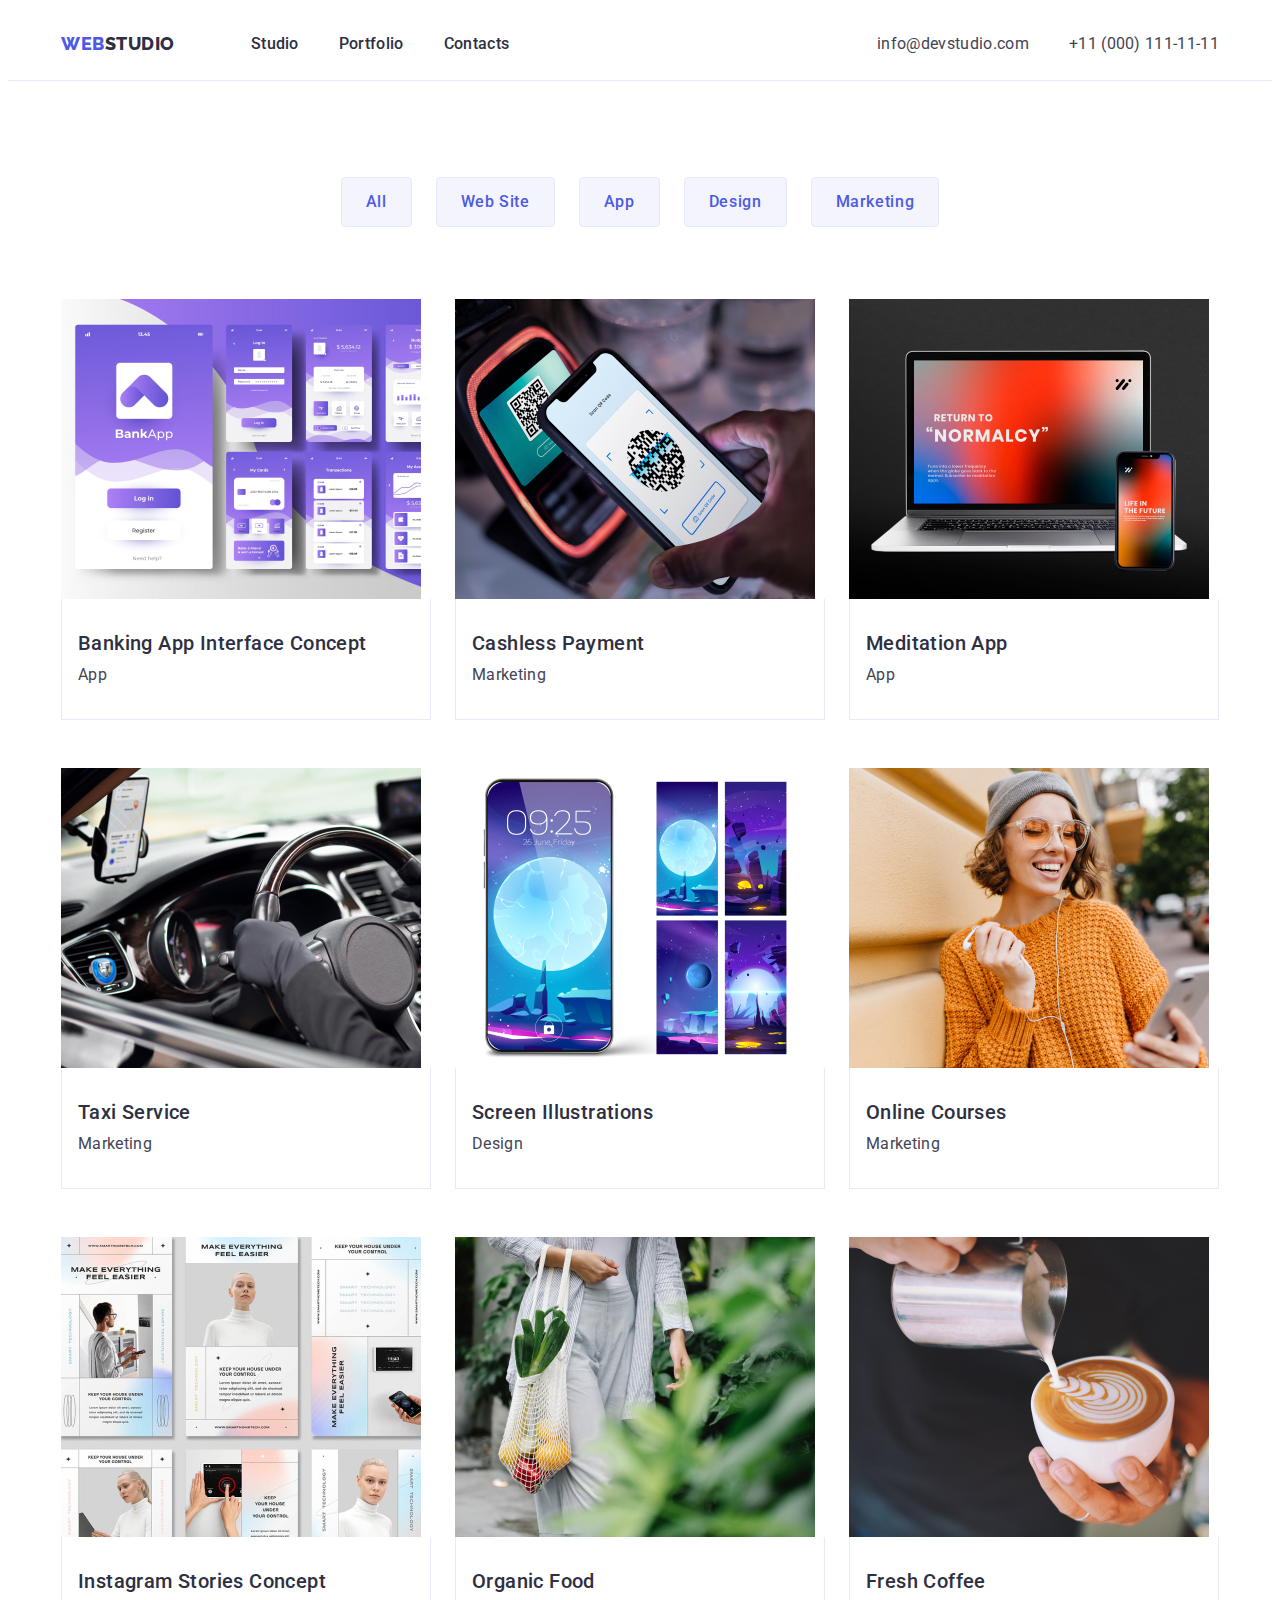
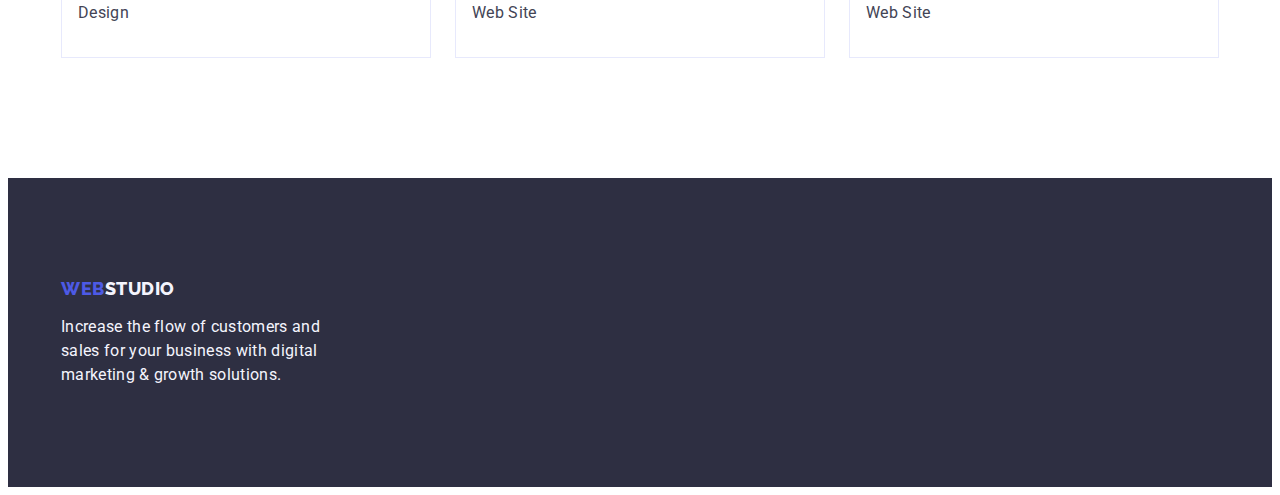
==== portfolio.html @ e0d9a95b "Initial commit" ====
<!DOCTYPE html>
<html lang="en">
<head>
    <meta charset="UTF-8">
    <meta http-equiv="X-UA-Compatible" content="IE=edge">
    <meta name="viewport" content="width=device-width, initial-scale=1.0">
    <title>Portfolio</title>
    <link rel="stylesheet" href="https://cdnjs.cloudflare.com/ajax/libs/modern-normalize/2.0.0/modern-normalize.min.css" integrity="sha512-4xo8blKMVCiXpTaLzQSLSw3KFOVPWhm/TRtuPVc4WG6kUgjH6J03IBuG7JZPkcWMxJ5huwaBpOpnwYElP/m6wg==" crossorigin="anonymous" referrerpolicy="no-referrer" />
    <link rel="stylesheet" href="./css/styles.css">
    <link rel="preconnect" href="https://fonts.googleapis.com">
    <link rel="preconnect" href="https://fonts.gstatic.com" crossorigin>
    <link href="https://fonts.googleapis.com/css2?family=Raleway:wght@800&family=Roboto:wght@400;500;700;900&display=swap" rel="stylesheet">
</head>
<body>
   
    <header class="header">
        <div class="container header-container">
            <nav class="header-nav nav-container">
                <a href="./index.html" class="header-logo  link">Web<span class="logo-color">Studio</span></a>
                <ul class="header-list list">
                    <li class="header-item"><a href="./index.html" class="header-link link">Studio</a></li>
                    <li class="header-item"><a href="./portfolio.html" class="header-link link">Portfolio</a></li>
                    <li class="header-item"><a href="" class="header-link link">Contacts</a></li>
                </ul>
            </nav>

            <address class="header-address">
            <ul class="header-address-list list">
                <li><a href="mailto:info@devstudio.com" class="header-address-item  link">info@devstudio.com</a></li>
                <li><a href="tel:+110001111111"  class="header-address-item  link">+11 (000) 111-11-11</a></li>
            </ul>
            </address>
        </div>
    </header>

    <main>

        <section class="portfolio">
            <div class="container">
                <h1 hidden class="filter-title">h1 hidden</h1>
                <ul class="filter-list list">
                    <li class="filter-item"><button type="button" class="filter-link">All</button></li>
                    <li class="filter-item"><button type="button" class="filter-link">Web Site</button></li>
                    <li class="filter-item"><button type="button" class="filter-link">App</button></li>
                    <li class="filter-item"><button type="button" class="filter-link">Design</button></li>
                    <li class="filter-item"><button type="button" class="filter-link">Marketing</button></li>
                </ul>

                <ul class="portfolio-list list">
                <li class="portfolio-item">
                    <a href="" class="link">
                        <img src="./images/project-1.jpg" alt="Project 1" width="360" height="300">
                        <div class="portfolio-content">
                            <h2 class="portfolio-title">Banking App Interface Concept</h2>
                            <p class="portfolio-subtitle">App</p>
                        </div>
                    </a>
                </li>
                <li class="portfolio-item">
                    <a href="" class="link">
                        <img src="./images/project-2.jpg" alt="Project 2" width="360" height="300">
                        <div class="portfolio-content">
                            <h2 class="portfolio-title">Cashless Payment</h2>
                            <p class="portfolio-subtitle">Marketing</p>
                        </div>
                    </a>
                </li>
                <li class="portfolio-item">
                    <a href="" class="link">
                        <img src="./images/project-3.jpg" alt="Project 3" width="360" height="300">
                        <div class="portfolio-content">
                            <h2 class="portfolio-title">Meditation App</h2>
                            <p class="portfolio-subtitle">App</p>
                        </div>
                    </a>
                </li>
                <li class="portfolio-item">
                    <a href="" class="link">
                        <img src="./images/project-4.jpg" alt="Project 4" width="360" height="300">
                        <div class="portfolio-content">
                            <h2 class="portfolio-title">Taxi Service</h2>
                            <p class="portfolio-subtitle">Marketing</p>
                        </div>
                    </a>
                </li>
                <li class="portfolio-item">
                    <a href="" class="link">
                        <img src="./images/project-5.jpg" alt="Project 5" width="360" height="300">
                        <div class="portfolio-content">
                            <h2 class="portfolio-title">Screen Illustrations</h2>
                            <p class="portfolio-subtitle">Design</p>
                        </div>
                    </a>
                </li>
                <li class="portfolio-item">
                    <a href="" class="link">
                        <img src="./images/project-6.jpg" alt="Project 6" width="360" height="300">
                        <div class="portfolio-content">
                            <h2 class="portfolio-title">Online Courses</h2>
                            <p class="portfolio-subtitle">Marketing</p>
                        </div>
                    </a>
                </li>
                <li class="portfolio-item">
                    <a href="" class="link">
                        <img src="./images/project-7.jpg" alt="Project 7" width="360" height="300">
                        <div class="portfolio-content">
                            <h2 class="portfolio-title">Instagram Stories Concept</h2>
                            <p class="portfolio-subtitle">Design</p>
                        </div>
                    </a>
                </li>
                <li class="portfolio-item">
                    <a href="" class="link">
                        <img src="./images/project-8.jpg" alt="Project 8" width="360" height="300">
                        <div class="portfolio-content">
                            <h2 class="portfolio-title">Organic Food</h2>
                            <p class="portfolio-subtitle">Web Site</p>
                        </div>
                    </a>
                </li>
                <li class="portfolio-item">
                    <a href="" class="link">
                        <img src="./images/project-9.jpg" alt="Project 9" width="360" height="300">
                        <div class="portfolio-content">
                            <h2 class="portfolio-title">Fresh Coffee</h2>
                            <p class="portfolio-subtitle">Web Site</p>
                        </div>
                    </a>
                </li>
                </ul>
            </div>
        </section>

    </main>

    <footer class="footer">
        <div class="container">
            <a href="./index.html" class="footer-logo link">Web<span class="footer-color">Studio</span></a>
            <p class="footer-text">Increase the flow of customers and sales for your business with digital marketing & growth
            solutions.</p>
        </div>
    </footer>
 
</body>
</html>
---- css/styles.css ----
:root {
    --navy-blue: #2E2F42;
    --slate: #434455;
    --cloud: #F4F4FD;
    --white: #ffffff;
    --iris: #4D5AE5;
    --ocean: #404BBF;
}

body {
    font-family: 'Roboto', sans-serif;
    background: #ffffff;
    color: var(--slate);
}

p,
h1,
h2,
h3,
h4,
h5,
h6 {
    margin: 0;
}

ul,
ol {
    margin: 0;
    padding: 0;
}

img {
    display: block;
}

.container {
    width: 1158px;
    padding-left: 15px;
    padding-right: 15px;
    margin: 0 auto;
}

.list {
    list-style: none;
    margin: 0;
    padding: 0;
}

.link {
    text-decoration: none;
    font-style: normal;
}

/* HEADER */

.header {
    border-bottom: 1px solid #E7E9FC;
}

.header-address {
    font-style: normal;
    margin-left: auto;
}

.header-link {
    display: block;
    font-style: normal;
    font-weight: 500;
    font-size: 16px;
    line-height: 1.5;
    letter-spacing: 0.02em;
    color: var(--navy-blue);
    padding-top: 24px;
    padding-bottom: 24px;
}

.logo-color {
    color: var(--navy-blue);
}

.header-link:hover,
.header-link:focus {
    color: var(--ocean);
}

.header-address-list {
    display: flex;
    gap: 40px;
}

.header-list {
    display: flex;
    gap: 40px;
}

.header-container {
    display: flex;
}

.nav-container {
    display: flex;
    align-items: center;
}


.header-address-item {
    display: block;
    font-style: normal;
    font-weight: 400;
    font-size: 16px;
    line-height: 1.5;
    letter-spacing: 0.02em;
    color: var(--slate);
    padding-top: 24px;
    padding-bottom: 24px;
}

.header-address-item:hover,
.header-address-item:focus {
    color: var(--ocean);
}


.header-logo {
    display: inline-block;
    font-family: 'Raleway', sans-serif;
    font-style: normal;
    font-weight: 800;
    font-size: 18px;
    line-height: 1.17;
    letter-spacing: 0.03em;
    text-transform: uppercase;
    color: var(--iris);
    margin-right: 76px;
}

/* HERO */

.hero {
    background: var(--navy-blue);
    padding-top: 188px;
    padding-bottom: 188px;
}

.hero-title {
    max-width: 496px;
    font-size: 56px;
    line-height: 1.07;
    text-align: center;
    letter-spacing: 0.02em;
    color: var(--white);
    margin-left: auto;
    margin-right: auto;
    margin-bottom: 48px;
}

.hero-btn {
    display: block;
    font-family: inherit;
    font-weight: 500;
    font-size: 16px;
    line-height: 1.5;
    letter-spacing: 0.04em;
    color: var(--white);
    background-color: var(--iris);
    cursor: pointer;
    min-width: 169px;
    height: 56px;
    border: none;
    border-radius: 4px;
    margin: 0 auto;
}

.hero-btn:hover,
.hero-btn:focus {
    color: var(--white);
    background-color: var(--ocean);

}

/* ADVANTAGES */

.advantages-list {
    display: flex;
    gap: 24px;
}

.advantages {
    padding-top: 120px;
    padding-bottom: 120px;
}

.visually-hidden {
    position: absolute;
    width: 1px;
    height: 1px;
    margin: -1px;
    border: 0;
    padding: 0;
    white-space: nowrap;
    clip-path: inset(100%);
    clip: rect(0 0 0 0);
    overflow: hidden;
}

.advantages-title {
    font-weight: 500;
    font-size: 20px;
    line-height: 1.2;
    letter-spacing: 0.02em;
    color: var(--navy-blue);
    margin-bottom: 8px;
}

.advantages-description {
    font-size: 16px;
    line-height: 24px;
    letter-spacing: 0.02em;
    color: var(--slate);
}

.advantages-item {
    width: calc((100% - 72px) / 4)
}

/* PROJECTS */

.projects {
    padding-bottom: 120px;
}

.projects-list {
    display: flex;
    gap: 24px;
}

.projects-title {
    font-size: 36px;
    line-height: 1.11;
    letter-spacing: 0.02em;
    text-align: center;
    text-transform: capitalize;
    color: var(--navy-blue);
    margin-bottom: 72px;
}

.projects-item {
    width: calc((100% - 48px) / 3)
}

/* TEAM */

.team {
    background-color: var(--cloud);
    padding-bottom: 120px;
    padding-top: 120px;
}

.team-list {
    display: flex;
    gap: 24px;
}

.team-item {
    background-color: var(--white);
    border-radius: 0px 0px 4px 4px;
    box-shadow: 0px 1px 6px rgba(46, 47, 66, 0.08), 0px 1px 1px rgba(46, 47, 66, 0.16), 0px 2px 1px rgba(46, 47, 66, 0.08);
    width: calc((100% - 72px) / 4)
}

.team-content {
    padding: 32px 16px;
}

.team-title {
    font-size: 36px;
    line-height: 1.11;
    letter-spacing: 0.02em;
    text-align: center;
    text-transform: capitalize;
    color: var(--navy-blue);
    margin-bottom: 72px;
}

.team-name {
    font-weight: 500;
    font-size: 20px;
    line-height: 1.2;
    letter-spacing: 0.02em;
    color: var(--navy-blue);
    margin-bottom: 8px;
    text-align: center;
}

.team-position {
    font-size: 16px;
    line-height: 1.5;
    letter-spacing: 0.02em;
    color: var(--slate);
    text-align: center;
}

/* FOOTER */

.footer {
    background-color: var(--navy-blue);
    padding-top: 100px;
    padding-bottom: 100px;
}

.footer-logo {
    display: inline-block;
    font-family: 'Raleway', sans-serif;
    font-style: normal;
    font-weight: 800;
    font-size: 18px;
    line-height: 1.17;
    letter-spacing: 0.03em;
    text-transform: uppercase;
    color: var(--iris);
    margin-bottom: 16px
}

.footer-color {
    color: var(--cloud);
}

.footer-text {
    max-width: 264px;
    font-size: 16px;
    line-height: 1.5;
    letter-spacing: 0.02em;
    color: var(--cloud);
}

/* PORTFOLIO */

.portfolio {
    padding-top: 96px;
    padding-bottom: 120px;
}

.filter-link {
    font-family: "Roboto", sans-serif;
    font-style: normal;
    font-weight: 500;
    font-size: 16px;
    line-height: 1.5;
    letter-spacing: 0.04em;
    color: var(--iris);
    background-color: var(--cloud);
    cursor: pointer;
    padding: 12px 24px;
    border: 1px solid #E7E9FC;
    border-radius: 4px;
}

.filter-link:hover,
.filter-link:focus {
    color: var(--white);
    background-color: var(--ocean);
    border: 1px solid transparent;
}

.portfolio-title {
    font-weight: 500;
    font-size: 20px;
    line-height: 1.2;
    letter-spacing: 0.02em;
    color: var(--navy-blue);
    margin-bottom: 8px
}

.portfolio-subtitle {
    font-size: 16px;
    line-height: 1.5;
    letter-spacing: 0.02em;
    color: var(--slate);
}

.filter-list {
    display: flex;
    justify-content: center;
    gap: 24px;
    margin-bottom: 72px;
}

.portfolio-item {
    background: var(--white);
    width: calc((100% - 48px) / 3)

}

.portfolio-list {
    display: flex;
    column-gap: 24px;
    row-gap: 48px;
    flex-wrap: wrap;
}

.portfolio-content {
    padding: 32px 16px;
    border: 1px solid #e7e9fc;
    border-top: none; 
}
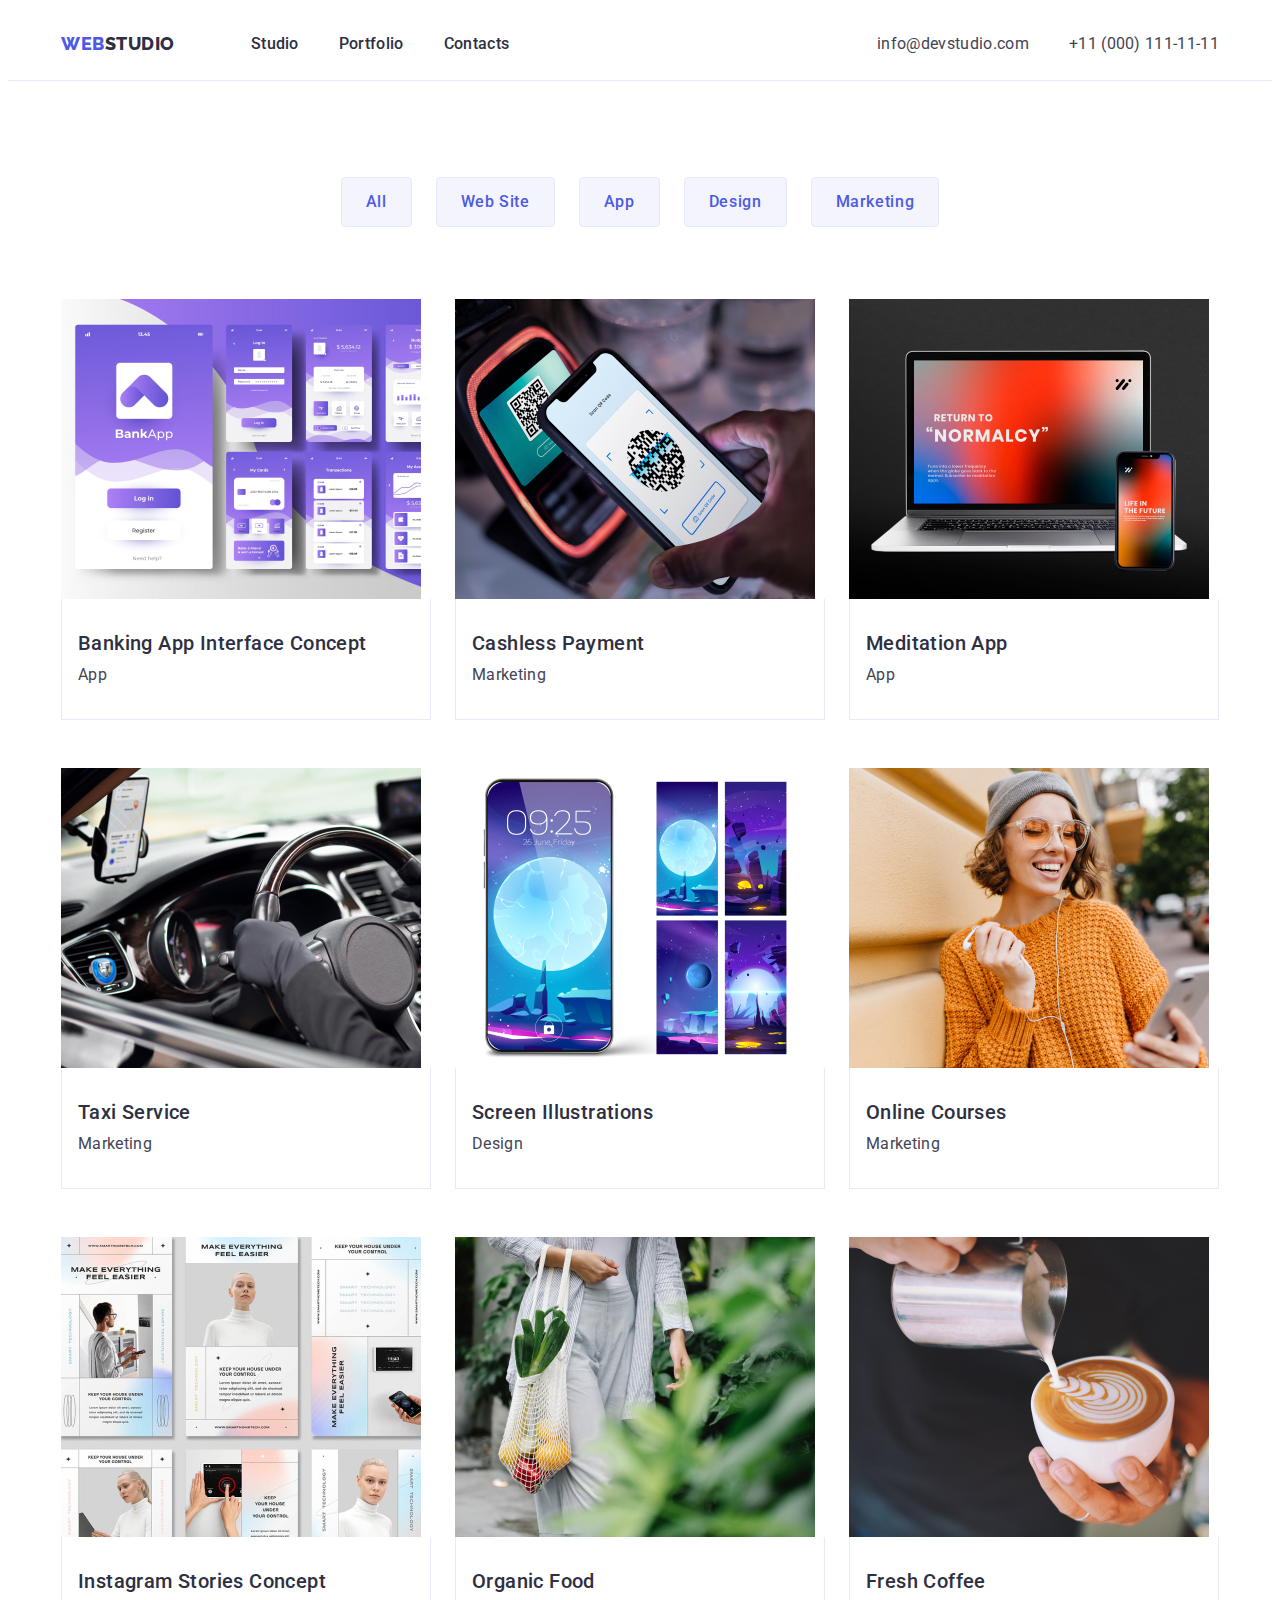
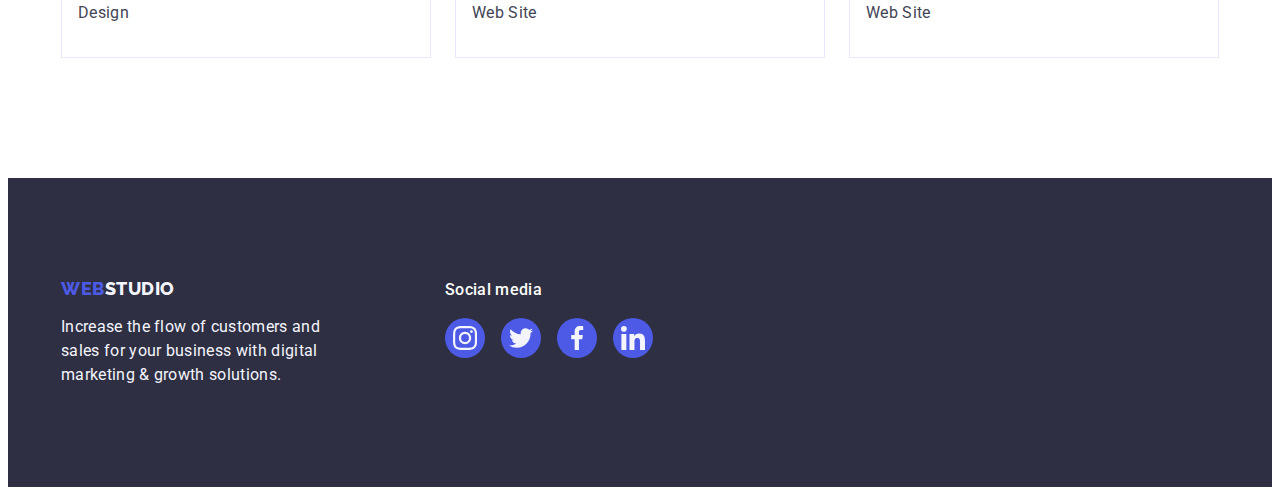
==== commit f53d4651: "Edit-4" ====
--- a/portfolio.html
+++ b/portfolio.html
@@ -134,11 +134,50 @@
 
     </main>
 
+
     <footer class="footer">
-        <div class="container">
-            <a href="./index.html" class="footer-logo link">Web<span class="footer-color">Studio</span></a>
-            <p class="footer-text">Increase the flow of customers and sales for your business with digital marketing & growth
-            solutions.</p>
+        <div class="container footer-container">
+    
+            <div class="footer-column-1">
+                <a href="./index.html" class="footer-logo link">Web<span class="footer-color">Studio</span></a>
+                <p class="footer-text">Increase the flow of customers and sales for your business with digital marketing &
+                    growth solutions.</p>
+            </div>
+    
+            <div class="footer-column-2">
+                <p class="title-col-2">Social media</p>
+                <ul class="footer-social-list list">
+                    <li class="footer-social-item">
+                        <a href="" class="footer-social-link link" target="_blank">
+                            <svg class="footer-social-icon" width="24" height="24">
+                                <use href="./images/icons.svg#icon-instagram">
+                                </use>
+                            </svg>
+                        </a>
+                    </li>
+                    <li class="footer-social-item">
+                        <a href="" class="footer-social-link link target=" _blank">
+                            <svg class="footer-social-icon" width="24" height="24">
+                                <use href="./images/icons.svg#icon-twitter"></use>
+                            </svg>
+                        </a>
+                    </li>
+                    <li class="footer-social-item">
+                        <a href="" class="footer-social-link link target=" _blank">
+                            <svg class="footer-social-icon" width="24" height="24">
+                                <use href="./images/icons.svg#icon-facebook"></use>
+                            </svg>
+                        </a>
+                    </li>
+                    <li class="footer-social-item">
+                        <a href="" class="footer-social-link link target=" _blank">
+                            <svg class="footer-social-icon" width="24" height="24">
+                                <use href="./images/icons.svg#icon-linkedin"></use>
+                            </svg>
+                        </a>
+                    </li>
+                </ul>
+            </div>
         </div>
     </footer>
  
--- a/css/styles.css
+++ b/css/styles.css
@@ -140,6 +140,10 @@
     background: var(--navy-blue);
     padding-top: 188px;
     padding-bottom: 188px;
+    background-image: linear-gradient(rgba(46, 47, 66, 0.7), rgba(46, 47, 66, 0.7)), url(../images/people-office\ 1.jpg);
+    background-repeat: no-repeat;
+    background-position: center;
+    background-size: cover;
 }
 
 .hero-title {
@@ -223,6 +227,19 @@
     width: calc((100% - 72px) / 4)
 }
 
+.advantages-box {
+    display: flex;
+    background-color: var(--cloud);
+    min-height: 112px;
+    border-radius: 4px;
+    margin-bottom: 8px;
+    display: flex;
+    align-items: center;
+    justify-content: center;
+}
+
+
+
 /* PROJECTS */
 
 .projects {
@@ -300,7 +317,88 @@
     text-align: center;
 }
 
+.team-social {
+    margin-top: 8px;
+}
+
+.team-social-item {
+    width: 40px;
+    height: 40px;
+}
+
+.team-social-list {
+    display: flex;
+    justify-content: center;
+    gap: 24px;
+}
+
+.social-link {
+    width: 100%;
+    height: 100%;
+    background-color: var(--iris);
+    border-radius: 50%;
+    display: flex;
+    align-items: center;
+    justify-content: center;
+}
+
+.social-link:hover,
+.social-link:focus {
+    background-color: var(--ocean);
+}
+
+.social-icon {
+    fill: var(--cloud);
+}
+
+
+
 /* FOOTER */
+
+.footer-container {
+    display: flex;
+    gap: 120px;
+}
+
+.footer-column-1 {
+    max-width: 264px;
+}
+
+.footer-column-2 {
+    max-width: 208px;
+}
+
+.footer-social-list {
+    display: flex;
+    justify-content: center;
+    gap: 16px;
+    margin-top: 16px;
+}
+
+.footer-social-item {
+    width: 40px;
+    height: 40px;
+}
+
+.footer-social {
+    fill: var(--cloud);
+}
+
+.footer-social-link {
+    width: 100%;
+    height: 100%;
+    background-color: var(--iris);
+    border-radius: 50%;
+    display: flex;
+    align-items: center;
+    justify-content: center;
+}
+
+.footer-social-link:hover,
+.footer-social-link:focus {
+    background-color: #31D0AA;
+}
+
 
 .footer {
     background-color: var(--navy-blue);
@@ -325,8 +423,15 @@
     color: var(--cloud);
 }
 
+.title-col-2 {
+    font-weight: 500;
+    font-size: 16px;
+    line-height: 1.5;
+    letter-spacing: 0.02em;
+    color: var(--white);
+}
+
 .footer-text {
-    max-width: 264px;
     font-size: 16px;
     line-height: 1.5;
     letter-spacing: 0.02em;
@@ -388,7 +493,6 @@
 .portfolio-item {
     background: var(--white);
     width: calc((100% - 48px) / 3)
-
 }
 
 .portfolio-list {
@@ -401,5 +505,59 @@
 .portfolio-content {
     padding: 32px 16px;
     border: 1px solid #e7e9fc;
-    border-top: none; 
+    border-top: none;
+}
+
+.portfolio-content:hover {
+    border: 1px solid #f4f4f9;
+    border-top: none;
+    box-shadow: 0px 1px 6px rgba(46, 47, 66, 0.08), 0px 1px 1px rgba(46, 47, 66, 0.16), 0px 2px 1px rgba(46, 47, 66, 0.08);
+}
+
+/* Customers */
+
+.customers {
+    padding-top: 120px;
+    padding-bottom: 120px;
+}
+
+.customers-title {
+    font-size: 36px;
+    line-height: 1.11;
+    letter-spacing: 0.02em;
+    text-align: center;
+    text-transform: capitalize;
+    color: var(--navy-blue);
+    margin-bottom: 72px;
+}
+
+.customers-list {
+    display: flex;
+    gap: 24px;
+}
+
+.customers-item {
+    width: calc((100% - 120px) / 6);
+}
+
+.customers-link {
+    width: 100%;
+    height: 88px;
+    border: 1px solid #8E8F99;
+    border-radius: 4px;
+    display: flex;
+    align-items: center;
+    justify-content: center;
+}
+
+.customers-link:hover {
+    border-color: var(--ocean);
+}
+
+.customers-link:hover .customers-icon {
+    fill: var(--ocean);
+}
+
+.customers-icon {
+    fill: #8E8F99;
 }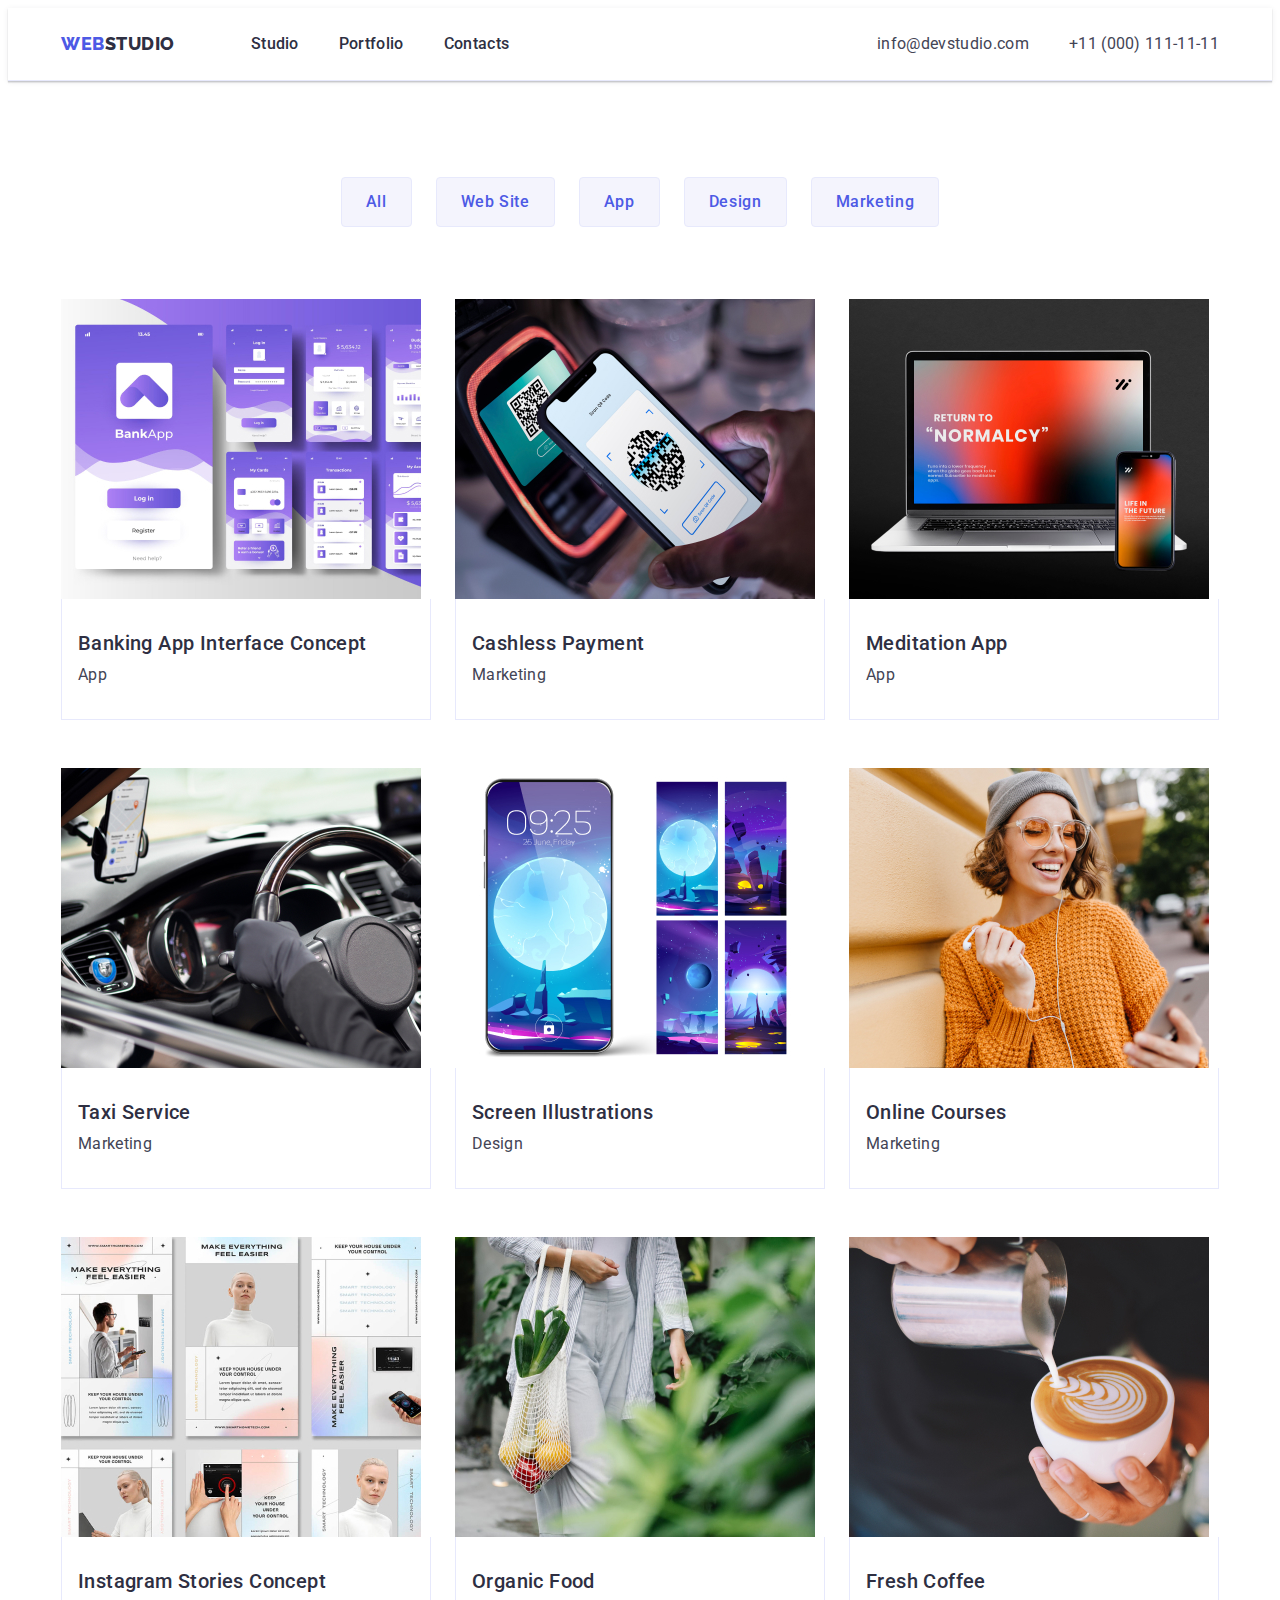
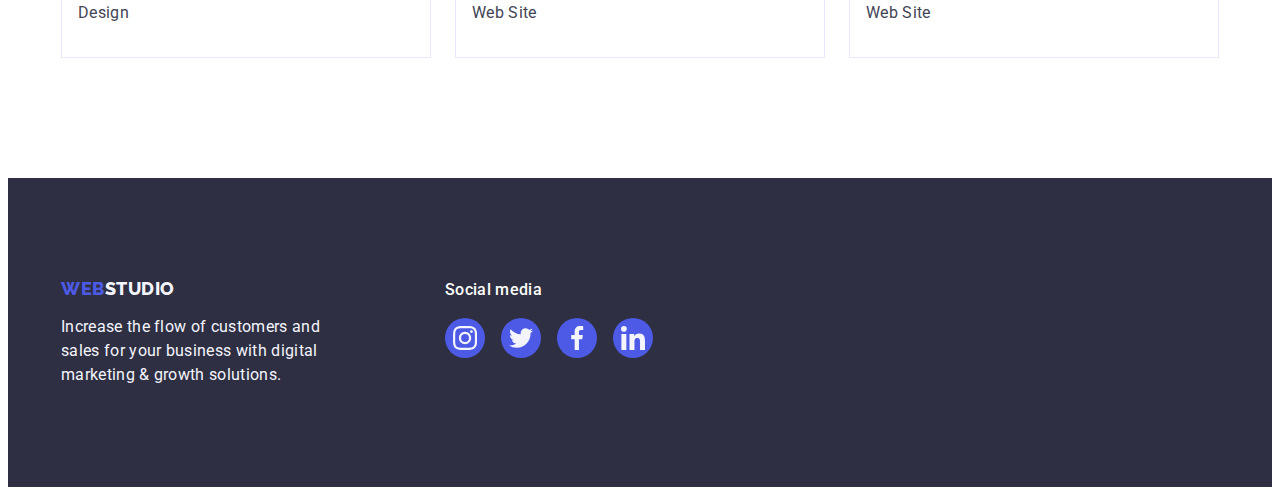
==== commit 3427da54: "last-edit-2" ====
--- a/portfolio.html
+++ b/portfolio.html
@@ -145,7 +145,7 @@
             </div>
     
             <div class="footer-column-2">
-                <p class="title-col-2">Social media</p>
+                <p class="title-col-social">Social media</p>
                 <ul class="footer-social-list list">
                     <li class="footer-social-item">
                         <a href="" class="footer-social-link link" target="_blank">
@@ -156,21 +156,21 @@
                         </a>
                     </li>
                     <li class="footer-social-item">
-                        <a href="" class="footer-social-link link target=" _blank">
+                        <a href="" class="footer-social-link link" target=" _blank">
                             <svg class="footer-social-icon" width="24" height="24">
                                 <use href="./images/icons.svg#icon-twitter"></use>
                             </svg>
                         </a>
                     </li>
                     <li class="footer-social-item">
-                        <a href="" class="footer-social-link link target=" _blank">
+                        <a href="" class="footer-social-link link" target=" _blank">
                             <svg class="footer-social-icon" width="24" height="24">
                                 <use href="./images/icons.svg#icon-facebook"></use>
                             </svg>
                         </a>
                     </li>
                     <li class="footer-social-item">
-                        <a href="" class="footer-social-link link target=" _blank">
+                        <a href="" class="footer-social-link link" target=" _blank">
                             <svg class="footer-social-icon" width="24" height="24">
                                 <use href="./images/icons.svg#icon-linkedin"></use>
                             </svg>
--- a/css/styles.css
+++ b/css/styles.css
@@ -55,6 +55,7 @@
 
 .header {
     border-bottom: 1px solid #E7E9FC;
+    box-shadow: 0px 2px 1px rgba(46, 47, 66, 0.08), 0px 1px 1px rgba(46, 47, 66, 0.16), 0px 1px 6px rgba(46, 47, 66, 0.08);
 }
 
 .header-address {
@@ -137,7 +138,7 @@
 /* HERO */
 
 .hero {
-    background: var(--navy-blue);
+    max-width: 1440px;
     padding-top: 188px;
     padding-bottom: 188px;
     background-image: linear-gradient(rgba(46, 47, 66, 0.7), rgba(46, 47, 66, 0.7)), url(../images/people-office\ 1.jpg);
@@ -372,7 +373,6 @@
     display: flex;
     justify-content: center;
     gap: 16px;
-    margin-top: 16px;
 }
 
 .footer-social-item {
@@ -380,8 +380,12 @@
     height: 40px;
 }
 
+.footer-column-2 {
+    align-items: baseline;
+}
+
 .footer-social {
-    fill: var(--cloud);
+    fill: #f4f4fd;
 }
 
 .footer-social-link {
@@ -423,12 +427,13 @@
     color: var(--cloud);
 }
 
-.title-col-2 {
+.title-col-social {
     font-weight: 500;
     font-size: 16px;
     line-height: 1.5;
     letter-spacing: 0.02em;
     color: var(--white);
+    margin-bottom: 16px;
 }
 
 .footer-text {
@@ -465,6 +470,7 @@
     color: var(--white);
     background-color: var(--ocean);
     border: 1px solid transparent;
+    box-shadow: 0px 3px 1px rgba(0, 0, 0, 0.1), 0px 2px 1px rgba(0, 0, 0, 0.08), 0px 2px 2px rgba(0, 0, 0, 0.12);
 }
 
 .portfolio-title {
